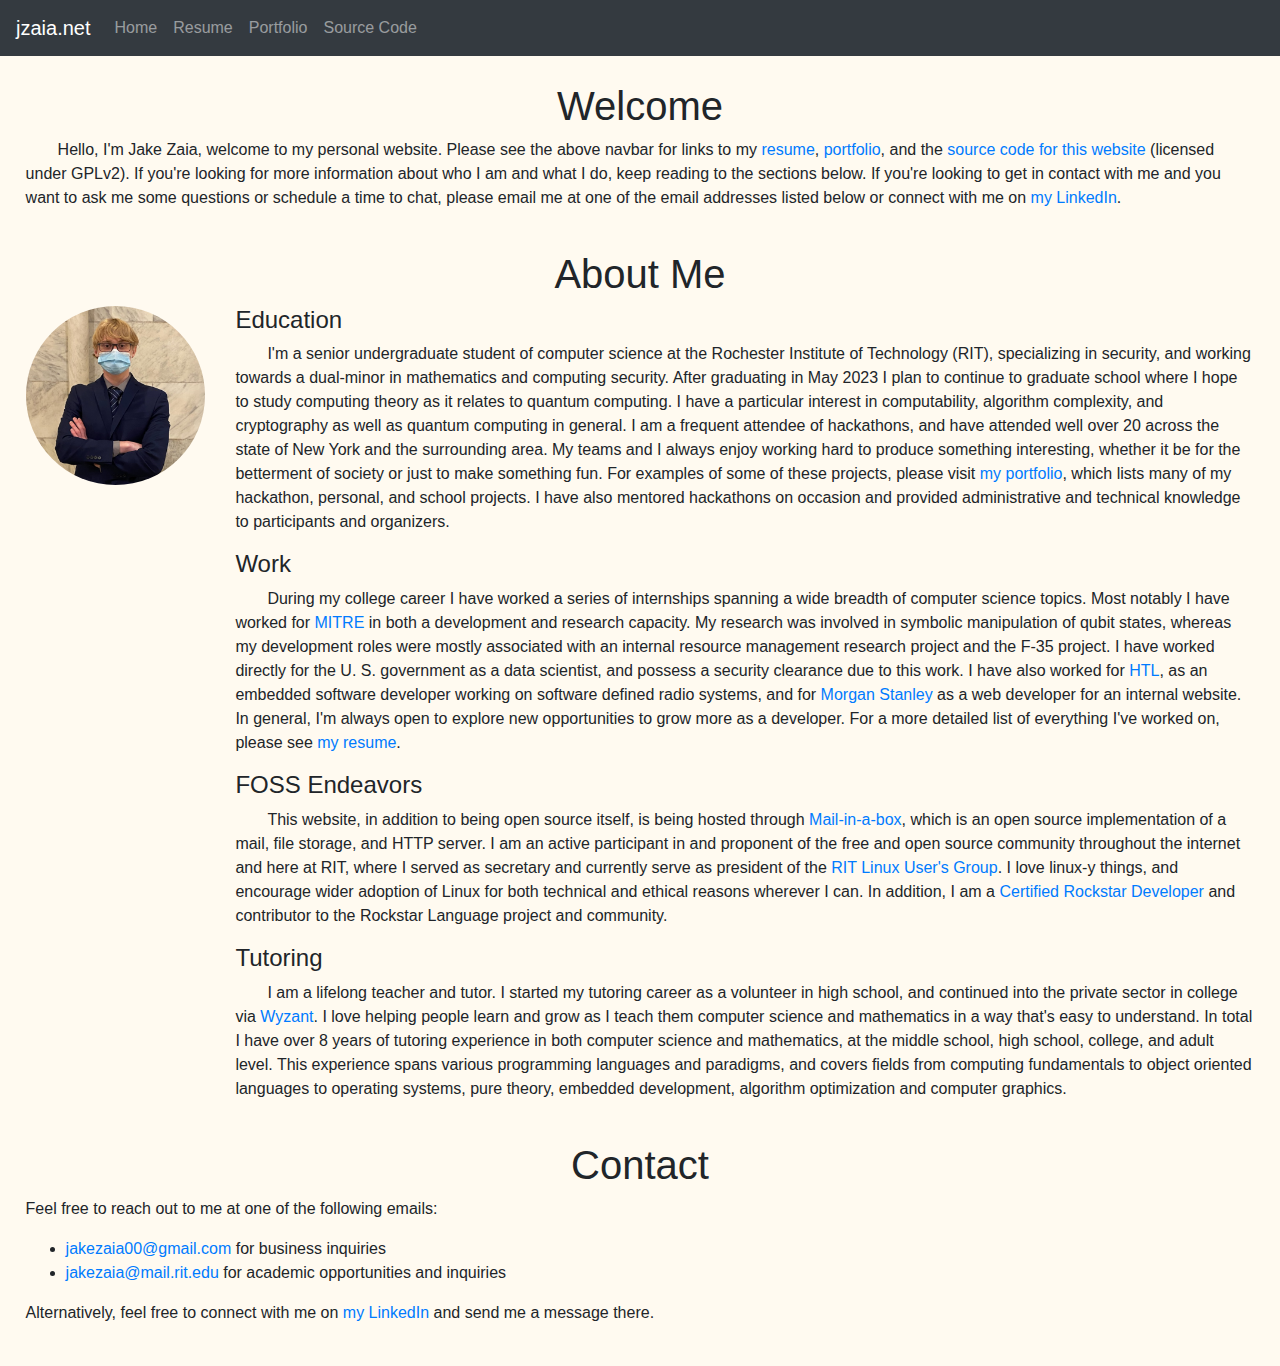
==== index.html @ a6f14456 "Improve formatting for mobile" ====
<!DOCTYPE html>
<html lang="en">
  <head>
    <title>Home -- jzaia.net</title>
    <!-- Bootstrap CSS -->
    <link rel="stylesheet" href="https://stackpath.bootstrapcdn.com/bootstrap/4.5.2/css/bootstrap.min.css" integrity="sha384-JcKb8q3iqJ61gNV9KGb8thSsNjpSL0n8PARn9HuZOnIxN0hoP+VmmDGMN5t9UJ0Z" crossorigin="anonymous">
    <link rel="stylesheet" href="static/css/base.css">
    <link rel="stylesheet" href="static/css/index.css">

    <link rel="shortcut icon" type="image/jpg" href="static/img/favicon.jpg"/>
    <meta name="robots" content="noindex">

    <!-- JQuery -->
    <script src="https://ajax.googleapis.com/ajax/libs/jquery/3.5.1/jquery.min.js"></script>
    <!-- Bootstrap JavaScript -->
    <script src="https://stackpath.bootstrapcdn.com/bootstrap/4.5.2/js/bootstrap.min.js" integrity="sha384-B4gt1jrGC7Jh4AgTPSdUtOBvfO8shuf57BaghqFfPlYxofvL8/KUEfYiJOMMV+rV" crossorigin="anonymous"></script>
    <!-- Bootstrap JavaScript Bundle -->
    <script src="https://stackpath.bootstrapcdn.com/bootstrap/4.5.2/js/bootstrap.bundle.min.js" integrity="sha384-LtrjvnR4Twt/qOuYxE721u19sVFLVSA4hf/rRt6PrZTmiPltdZcI7q7PXQBYTKyf" crossorigin="anonymous"></script>
  </head>
  <body>

    <nav class="navbar navbar-expand-lg navbar-dark bg-dark">
      <a class="navbar-brand" href="#">jzaia.net</a>
      <button class="navbar-toggler" type="button" data-toggle="collapse" data-target="#navbar-buttons" aria-controls="navbarNavAltMarkup" aria-expanded="false" aria-label="Toggle navigation">
        <span class="navbar-toggler-icon"></span>
      </button>
      <div class="collapse navbar-collapse" id="navbar-buttons">
        <div class="navbar-nav">
          <a class="nav-item nav-link" href="#">Home</a>
          <a class="nav-item nav-link" href="static/resume/resume.pdf">Resume</a>
          <a class="nav-item nav-link" href="https://github.com/jzaia18/Major-Projects">Portfolio</a>
          <a class="nav-item nav-link" href="https://github.com/jzaia18/Gumshoe-Website">Source Code</a>
        </div>
      </div>
    </nav>

    <div id="intro-container">
      <h1>Welcome</h1>
      <p class="welcome-p">
        Hello, I'm Jake Zaia, welcome to my personal website. Please see the above navbar for links to my <a href="static/resume/resume.pdf">resume</a>, <a href="https://github.com/jzaia18/Major-Projects">portfolio</a>, and the <a href="https://github.com/jzaia18/Gumshoe-Website">source code for this website</a> (licensed under GPLv2). If you're looking for more information about who I am and what I do, keep reading to the sections below. If you're looking to get in contact with me and you want to ask me some questions or schedule a time to chat, please email me at one of the email addresses listed below or connect with me on <a href="https://linkedin.com/in/jake-zaia">my LinkedIn</a>.
      </p>

      <br />

      <h1>About Me</h1>
      <div id="about-me-split" class="row">

        <div class="col-xl-2 col-lg-3 col-md-12" style="text-align: center">
          <img src="static/img/linkedinpic.png" id="linkedin-pic" class="rounded-circle" alt="linkedin profile picture" />
        </div>

        <div class="col-xl-10 col-lg-9 col-md-12">
          <h4>Education</h4>
          <p class="about-p">
            I'm a senior undergraduate student of computer science at the Rochester Institute of Technology (RIT), specializing in security, and working towards a dual-minor in mathematics and computing security. After graduating in May 2023 I plan to continue to graduate school where I hope to study computing theory as it relates to quantum computing. I have a particular interest in computability, algorithm complexity, and cryptography as well as quantum computing in general. I am a frequent attendee of hackathons, and have attended well over 20 across the state of New York and the surrounding area. My teams and I always enjoy working hard to produce something interesting, whether it be for the betterment of society or just to make something fun. For examples of some of these projects, please visit <a href="https://github.com/jzaia18/Major-Projects">my portfolio</a>, which lists many of my hackathon, personal, and school projects. I have also mentored hackathons on occasion and provided administrative and technical knowledge to participants and organizers.
          </p>

          <h4>Work</h4>
          <p class="about-p">
            During my college career I have worked a series of internships spanning a wide breadth of computer science topics. Most notably I have worked for <a href="https://mitre.org">MITRE</a> in both a development and research capacity. My research was involved in symbolic manipulation of qubit states, whereas my development roles were mostly associated with an internal resource management research project and the F-35 project. I have worked directly for the U. S. government as a data scientist, and possess a security clearance due to this work. I have also worked for <a href="https://www.herricktechlabs.com">HTL</a>, as an embedded software developer working on software defined radio systems, and for <a href="https://www.morganstanley.com">Morgan Stanley</a> as a web developer for an internal website. In general, I'm always open to explore new opportunities to grow more as a developer. For a more detailed list of everything I've worked on, please see <a href="static/resume/resume.pdf">my resume</a>.
          </p>

          <h4>FOSS Endeavors</h4>
          <p class="about-p">
            This website, in addition to being open source itself, is being hosted through <a href="https://mailinabox.email">Mail-in-a-box</a>, which is an open source implementation of a mail, file storage, and HTTP server. I am an active participant in and proponent of the free and open source community throughout the internet and here at RIT, where I served as secretary and currently serve as president of the <a href="https://ritlug.com">RIT Linux User's Group</a>. I love linux-y things, and encourage wider adoption of Linux for both technical and ethical reasons wherever I can. In addition, I am a <a href="https://github.com/RockstarLang/rockstar">Certified Rockstar Developer</a> and contributor to the Rockstar Language project and community.
          </p>

          <h4>Tutoring</h4>
          <p class="about-p">
            I am a lifelong teacher and tutor. I started my tutoring career as a volunteer in high school, and continued into the private sector in college via <a href="https://www.wyzant.com/Tutors/JakeZCSTutoring">Wyzant</a>. I love helping people learn and grow as I teach them computer science and mathematics in a way that's easy to understand. In total I have over 8 years of tutoring experience in both computer science and mathematics, at the middle school, high school, college, and adult level. This experience spans various programming languages and paradigms, and covers fields from computing fundamentals to object oriented languages to operating systems, pure theory, embedded development, algorithm optimization and computer graphics.
          </p>
        </div>
      </div>

      <br />

      <h1>Contact</h1>
      <p>
        Feel free to reach out to me at one of the following emails:
        <ul>
          <li> <a href="mailto:&#106;&#097;&#107;&#101;&#122;&#097;&#105;&#097;&#048;&#048;&#064;&#103;&#109;&#097;&#105;&#108;&#046;&#099;&#111;&#109;">&#106;&#097;&#107;&#101;&#122;&#097;&#105;&#097;&#048;&#048;&#064;&#103;&#109;&#097;&#105;&#108;&#046;&#099;&#111;&#109;</a> for business inquiries</li>
          <li> <a href="mailto:&#106;&#97;&#107;&#101;&#122;&#97;&#105;&#97;&#64;&#109;&#97;&#105;&#108;&#46;&#114;&#105;&#116;&#46;&#101;&#100;&#117;">&#106;&#97;&#107;&#101;&#122;&#97;&#105;&#97;&#64;&#109;&#97;&#105;&#108;&#46;&#114;&#105;&#116;&#46;&#101;&#100;&#117;</a> for academic opportunities and inquiries</li>
        </ul>

        Alternatively, feel free to connect with me on <a href="https://linkedin.com/in/jake-zaia">my LinkedIn</a> and send me a message there.
      </p>
    </div>
  </body>
</html>
---- static/css/base.css ----
body {
    background-color: #fffaf0; /* TODO: pick more pleasing color */
}

nav {
    background-color: #1f262a;
}

nav a {
    color: darkgray;
}
---- static/css/index.css ----
#linkedin-pic {
    max-width: min(100%, 500px);
}

#intro-container {
    padding: 2vw;
}

#intro-container h1 {
    text-align: center;
}

.about-p, .welcome-p {
    text-indent: 2em;
}
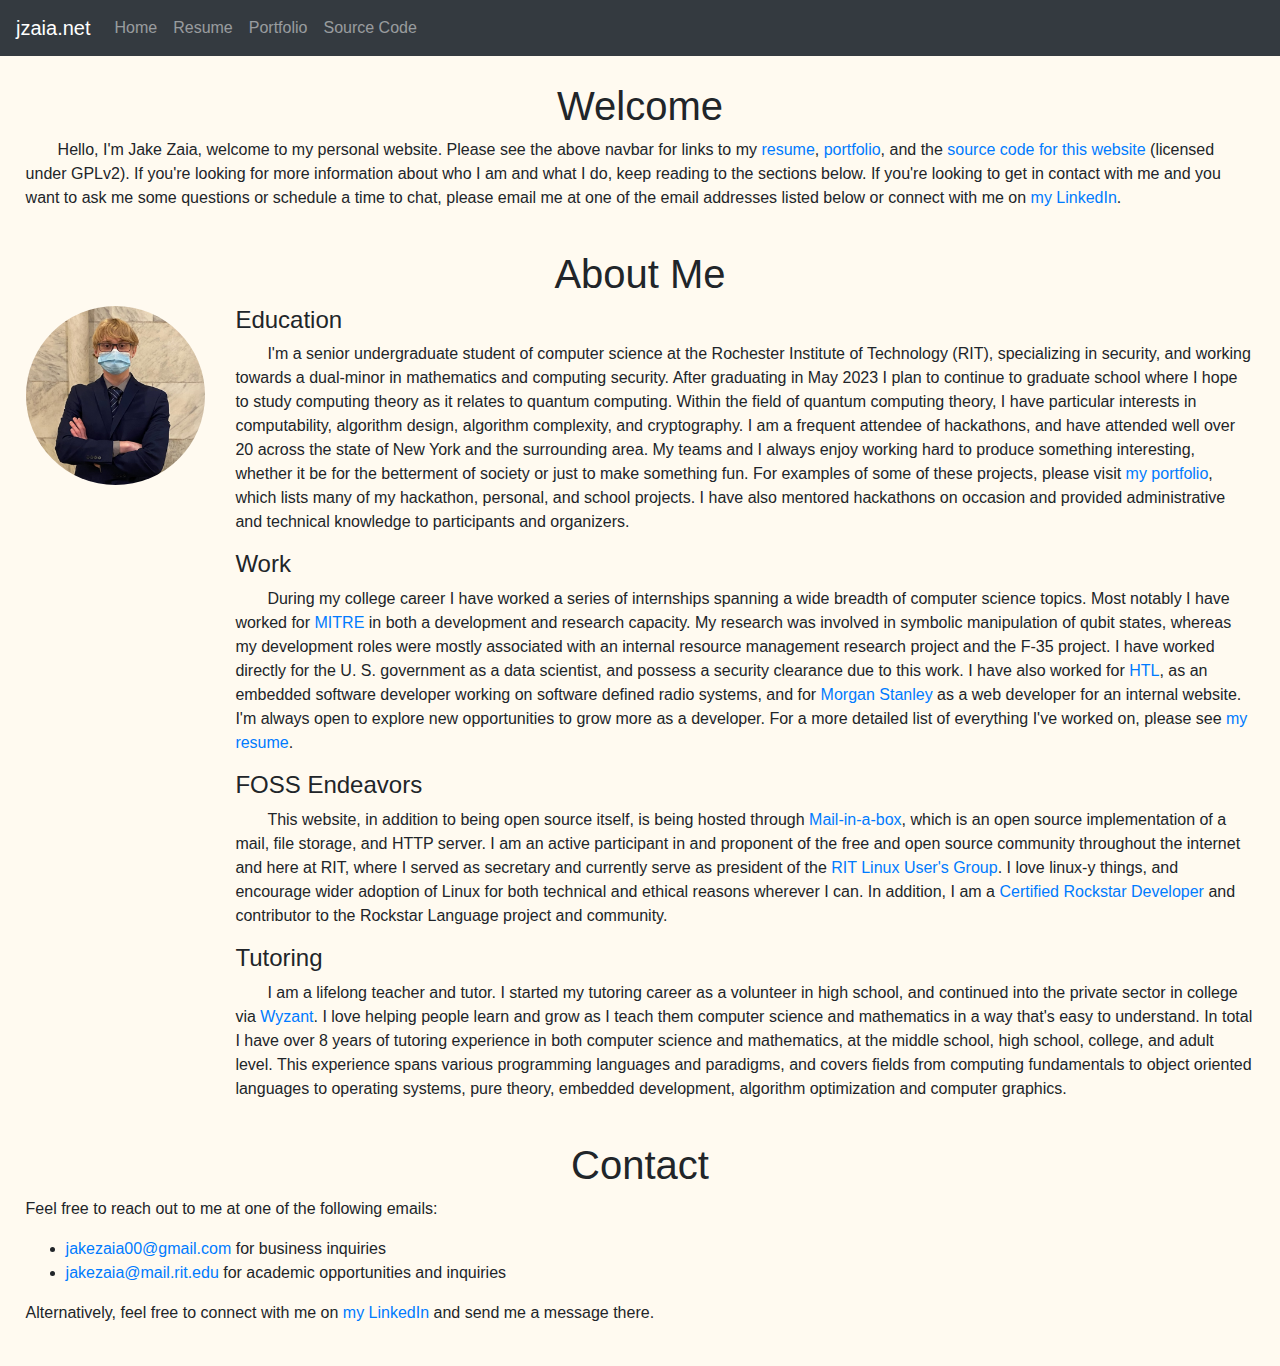
==== commit e4106b37: "Small grammar fixes" ====
--- a/index.html
+++ b/index.html
@@ -52,12 +52,12 @@
         <div class="col-xl-10 col-lg-9 col-md-12">
           <h4>Education</h4>
           <p class="about-p">
-            I'm a senior undergraduate student of computer science at the Rochester Institute of Technology (RIT), specializing in security, and working towards a dual-minor in mathematics and computing security. After graduating in May 2023 I plan to continue to graduate school where I hope to study computing theory as it relates to quantum computing. I have a particular interest in computability, algorithm complexity, and cryptography as well as quantum computing in general. I am a frequent attendee of hackathons, and have attended well over 20 across the state of New York and the surrounding area. My teams and I always enjoy working hard to produce something interesting, whether it be for the betterment of society or just to make something fun. For examples of some of these projects, please visit <a href="https://github.com/jzaia18/Major-Projects">my portfolio</a>, which lists many of my hackathon, personal, and school projects. I have also mentored hackathons on occasion and provided administrative and technical knowledge to participants and organizers.
+            I'm a senior undergraduate student of computer science at the Rochester Institute of Technology (RIT), specializing in security, and working towards a dual-minor in mathematics and computing security. After graduating in May 2023 I plan to continue to graduate school where I hope to study computing theory as it relates to quantum computing. Within the field of quantum computing theory, I have particular interests in computability, algorithm design, algorithm complexity, and cryptography. I am a frequent attendee of hackathons, and have attended well over 20 across the state of New York and the surrounding area. My teams and I always enjoy working hard to produce something interesting, whether it be for the betterment of society or just to make something fun. For examples of some of these projects, please visit <a href="https://github.com/jzaia18/Major-Projects">my portfolio</a>, which lists many of my hackathon, personal, and school projects. I have also mentored hackathons on occasion and provided administrative and technical knowledge to participants and organizers.
           </p>
 
           <h4>Work</h4>
           <p class="about-p">
-            During my college career I have worked a series of internships spanning a wide breadth of computer science topics. Most notably I have worked for <a href="https://mitre.org">MITRE</a> in both a development and research capacity. My research was involved in symbolic manipulation of qubit states, whereas my development roles were mostly associated with an internal resource management research project and the F-35 project. I have worked directly for the U. S. government as a data scientist, and possess a security clearance due to this work. I have also worked for <a href="https://www.herricktechlabs.com">HTL</a>, as an embedded software developer working on software defined radio systems, and for <a href="https://www.morganstanley.com">Morgan Stanley</a> as a web developer for an internal website. In general, I'm always open to explore new opportunities to grow more as a developer. For a more detailed list of everything I've worked on, please see <a href="static/resume/resume.pdf">my resume</a>.
+            During my college career I have worked a series of internships spanning a wide breadth of computer science topics. Most notably I have worked for <a href="https://mitre.org">MITRE</a> in both a development and research capacity. My research was involved in symbolic manipulation of qubit states, whereas my development roles were mostly associated with an internal resource management research project and the F-35 project. I have worked directly for the U. S. government as a data scientist, and possess a security clearance due to this work. I have also worked for <a href="https://www.herricktechlabs.com">HTL</a>, as an embedded software developer working on software defined radio systems, and for <a href="https://www.morganstanley.com">Morgan Stanley</a> as a web developer for an internal website. I'm always open to explore new opportunities to grow more as a developer. For a more detailed list of everything I've worked on, please see <a href="static/resume/resume.pdf">my resume</a>.
           </p>
 
           <h4>FOSS Endeavors</h4>
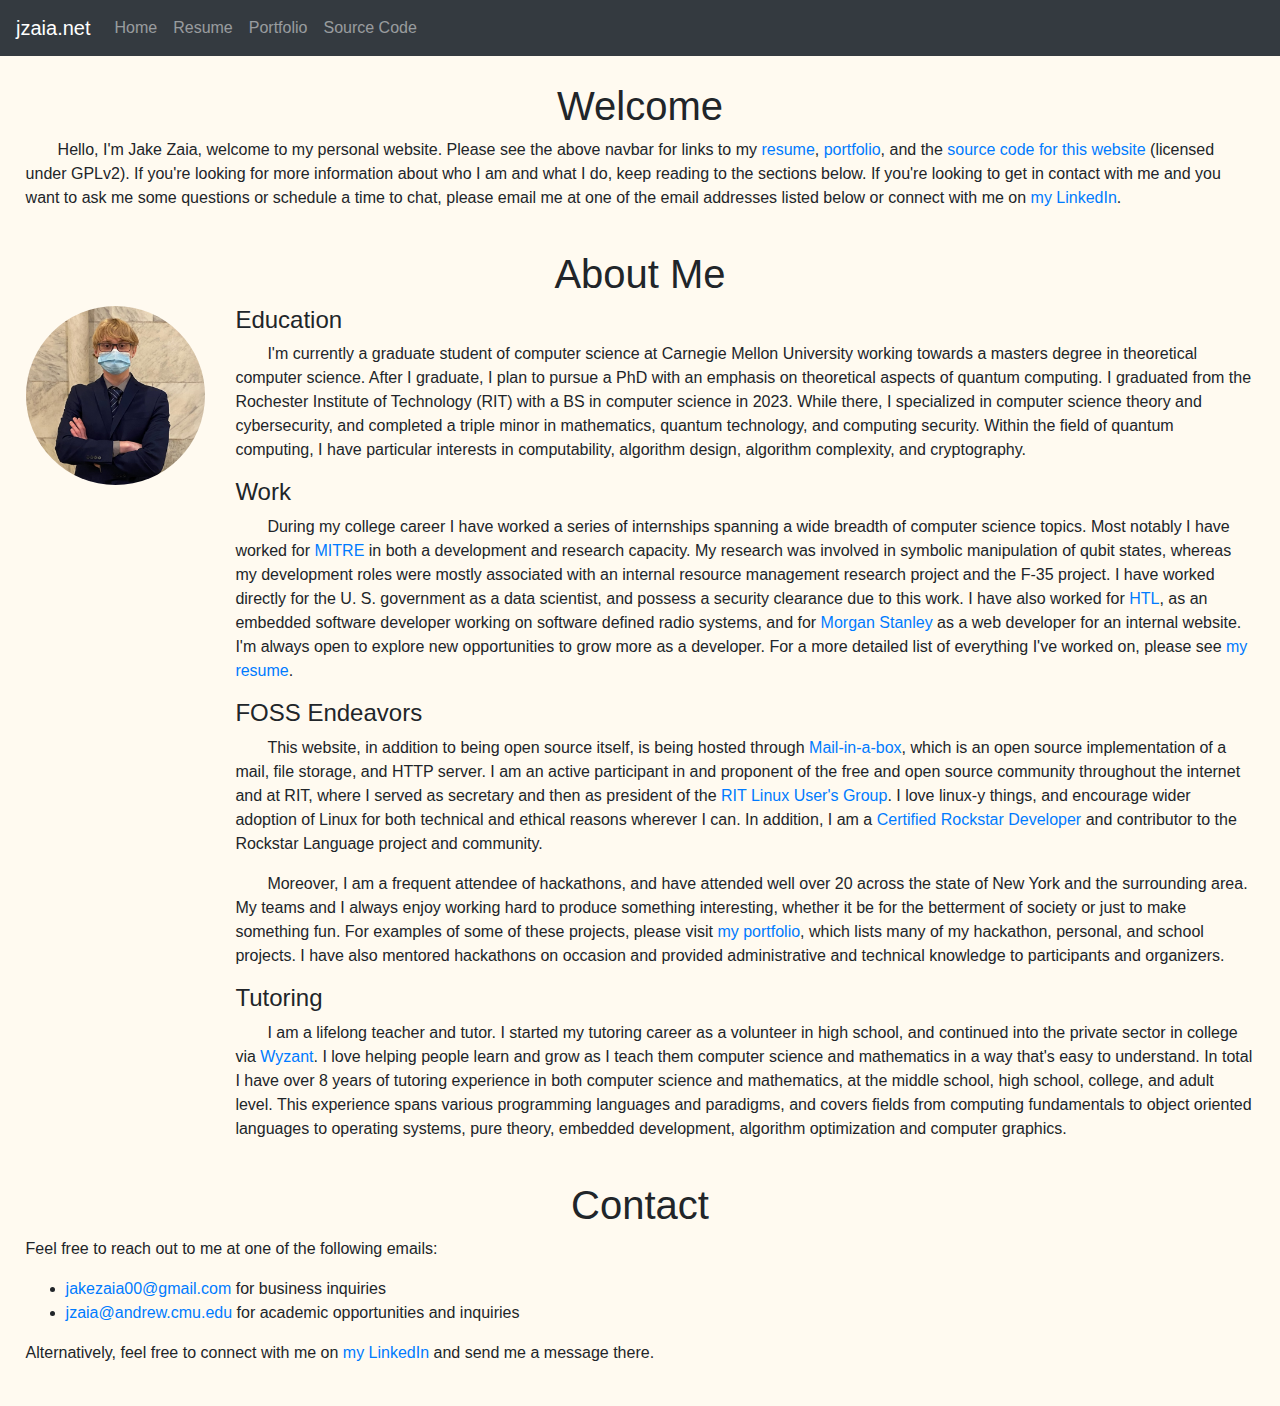
==== commit edbde519: "Update personal info to include CMU" ====
--- a/index.html
+++ b/index.html
@@ -52,7 +52,7 @@
         <div class="col-xl-10 col-lg-9 col-md-12">
           <h4>Education</h4>
           <p class="about-p">
-            I'm a senior undergraduate student of computer science at the Rochester Institute of Technology (RIT), specializing in security, and working towards a dual-minor in mathematics and computing security. After graduating in May 2023 I plan to continue to graduate school where I hope to study computing theory as it relates to quantum computing. Within the field of quantum computing theory, I have particular interests in computability, algorithm design, algorithm complexity, and cryptography. I am a frequent attendee of hackathons, and have attended well over 20 across the state of New York and the surrounding area. My teams and I always enjoy working hard to produce something interesting, whether it be for the betterment of society or just to make something fun. For examples of some of these projects, please visit <a href="https://github.com/jzaia18/Major-Projects">my portfolio</a>, which lists many of my hackathon, personal, and school projects. I have also mentored hackathons on occasion and provided administrative and technical knowledge to participants and organizers.
+            I'm currently a graduate student of computer science at Carnegie Mellon University working towards a masters degree in theoretical computer science. After I graduate, I plan to pursue a PhD with an emphasis on theoretical aspects of quantum computing. I graduated from the Rochester Institute of Technology (RIT) with a BS in computer science in 2023. While there, I specialized in computer science theory and cybersecurity, and completed a triple minor in mathematics, quantum technology, and computing security. Within the field of quantum computing, I have particular interests in computability, algorithm design, algorithm complexity, and cryptography.
           </p>
 
           <h4>Work</h4>
@@ -62,7 +62,10 @@
 
           <h4>FOSS Endeavors</h4>
           <p class="about-p">
-            This website, in addition to being open source itself, is being hosted through <a href="https://mailinabox.email">Mail-in-a-box</a>, which is an open source implementation of a mail, file storage, and HTTP server. I am an active participant in and proponent of the free and open source community throughout the internet and here at RIT, where I served as secretary and currently serve as president of the <a href="https://ritlug.com">RIT Linux User's Group</a>. I love linux-y things, and encourage wider adoption of Linux for both technical and ethical reasons wherever I can. In addition, I am a <a href="https://github.com/RockstarLang/rockstar">Certified Rockstar Developer</a> and contributor to the Rockstar Language project and community.
+            This website, in addition to being open source itself, is being hosted through <a href="https://mailinabox.email">Mail-in-a-box</a>, which is an open source implementation of a mail, file storage, and HTTP server. I am an active participant in and proponent of the free and open source community throughout the internet and at RIT, where I served as secretary and then as president of the <a href="https://ritlug.com">RIT Linux User's Group</a>. I love linux-y things, and encourage wider adoption of Linux for both technical and ethical reasons wherever I can. In addition, I am a <a href="https://github.com/RockstarLang/rockstar">Certified Rockstar Developer</a> and contributor to the Rockstar Language project and community.
+          </p>
+          <p class="about-p">
+              Moreover, I am a frequent attendee of hackathons, and have attended well over 20 across the state of New York and the surrounding area. My teams and I always enjoy working hard to produce something interesting, whether it be for the betterment of society or just to make something fun. For examples of some of these projects, please visit <a href="https://github.com/jzaia18/Major-Projects">my portfolio</a>, which lists many of my hackathon, personal, and school projects. I have also mentored hackathons on occasion and provided administrative and technical knowledge to participants and organizers.
           </p>
 
           <h4>Tutoring</h4>
@@ -79,7 +82,7 @@
         Feel free to reach out to me at one of the following emails:
         <ul>
           <li> <a href="mailto:&#106;&#097;&#107;&#101;&#122;&#097;&#105;&#097;&#048;&#048;&#064;&#103;&#109;&#097;&#105;&#108;&#046;&#099;&#111;&#109;">&#106;&#097;&#107;&#101;&#122;&#097;&#105;&#097;&#048;&#048;&#064;&#103;&#109;&#097;&#105;&#108;&#046;&#099;&#111;&#109;</a> for business inquiries</li>
-          <li> <a href="mailto:&#106;&#97;&#107;&#101;&#122;&#97;&#105;&#97;&#64;&#109;&#97;&#105;&#108;&#46;&#114;&#105;&#116;&#46;&#101;&#100;&#117;">&#106;&#97;&#107;&#101;&#122;&#97;&#105;&#97;&#64;&#109;&#97;&#105;&#108;&#46;&#114;&#105;&#116;&#46;&#101;&#100;&#117;</a> for academic opportunities and inquiries</li>
+          <li> <a href='m&#97;&#105;lto&#58;jza%69a&#64;a%6Edre&#119;%2E&#99;m&#117;&#46;%65du'>jzaia&#64;and&#114;&#101;w&#46;cm&#117;&#46;edu</a> for academic opportunities and inquiries</li>
         </ul>
 
         Alternatively, feel free to connect with me on <a href="https://linkedin.com/in/jake-zaia">my LinkedIn</a> and send me a message there.
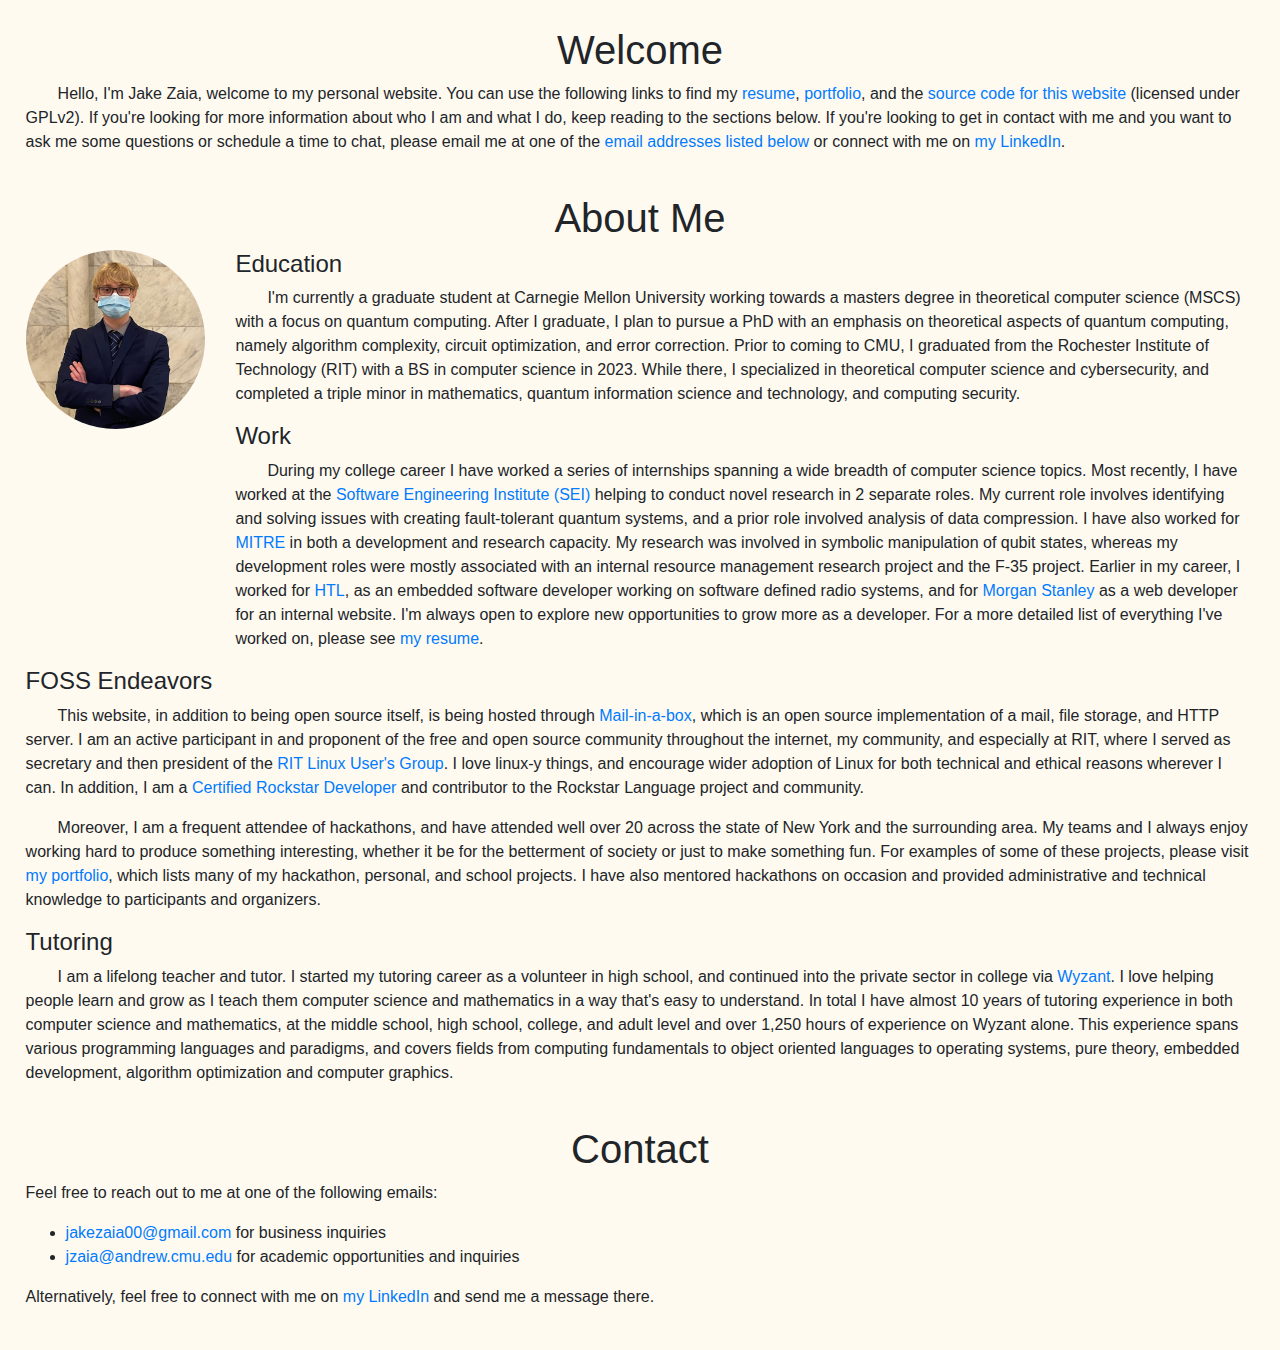
==== commit f152a1e6: "Update website contents" ====
--- a/index.html
+++ b/index.html
@@ -8,7 +8,7 @@
     <link rel="stylesheet" href="static/css/index.css">
 
     <link rel="shortcut icon" type="image/jpg" href="static/img/favicon.jpg"/>
-    <meta name="robots" content="noindex">
+    <meta name="robots" content="nofollow">
 
     <!-- JQuery -->
     <script src="https://ajax.googleapis.com/ajax/libs/jquery/3.5.1/jquery.min.js"></script>
@@ -19,30 +19,30 @@
   </head>
   <body>
 
-    <nav class="navbar navbar-expand-lg navbar-dark bg-dark">
-      <a class="navbar-brand" href="#">jzaia.net</a>
-      <button class="navbar-toggler" type="button" data-toggle="collapse" data-target="#navbar-buttons" aria-controls="navbarNavAltMarkup" aria-expanded="false" aria-label="Toggle navigation">
-        <span class="navbar-toggler-icon"></span>
-      </button>
-      <div class="collapse navbar-collapse" id="navbar-buttons">
-        <div class="navbar-nav">
-          <a class="nav-item nav-link" href="#">Home</a>
-          <a class="nav-item nav-link" href="static/resume/resume.pdf">Resume</a>
-          <a class="nav-item nav-link" href="https://github.com/jzaia18/Major-Projects">Portfolio</a>
-          <a class="nav-item nav-link" href="https://github.com/jzaia18/Gumshoe-Website">Source Code</a>
-        </div>
-      </div>
-    </nav>
+    <!-- <nav class="navbar navbar-expand-lg navbar-dark bg-dark"> -->
+    <!--   <a class="navbar-brand" href="#">jzaia.net</a> -->
+    <!--   <button class="navbar-toggler" type="button" data-toggle="collapse" data-target="#navbar-buttons" aria-controls="navbarNavAltMarkup" aria-expanded="false" aria-label="Toggle navigation"> -->
+    <!--     <span class="navbar-toggler-icon"></span> -->
+    <!--   </button> -->
+    <!--   <div class="collapse navbar-collapse" id="navbar-buttons"> -->
+    <!--     <div class="navbar-nav"> -->
+    <!--       <a class="nav-item nav-link" href="#">Home</a> -->
+    <!--       <a class="nav-item nav-link" href="static/resume/resume.pdf">Resume</a> -->
+    <!--       <a class="nav-item nav-link" href="https://github.com/jzaia18/Major-Projects">Portfolio</a> -->
+    <!--       <a class="nav-item nav-link" href="https://github.com/jzaia18/Gumshoe-Website">Source Code</a> -->
+    <!--     </div> -->
+    <!--   </div> -->
+    <!-- </nav> -->
 
     <div id="intro-container">
       <h1>Welcome</h1>
       <p class="welcome-p">
-        Hello, I'm Jake Zaia, welcome to my personal website. Please see the above navbar for links to my <a href="static/resume/resume.pdf">resume</a>, <a href="https://github.com/jzaia18/Major-Projects">portfolio</a>, and the <a href="https://github.com/jzaia18/Gumshoe-Website">source code for this website</a> (licensed under GPLv2). If you're looking for more information about who I am and what I do, keep reading to the sections below. If you're looking to get in contact with me and you want to ask me some questions or schedule a time to chat, please email me at one of the email addresses listed below or connect with me on <a href="https://linkedin.com/in/jake-zaia">my LinkedIn</a>.
+        Hello, I'm Jake Zaia, welcome to my personal website. You can use the following links to find my <a href="static/resume/resume.pdf">resume</a>, <a href="https://github.com/jzaia18/Major-Projects">portfolio</a>, and the <a href="https://github.com/jzaia18/Gumshoe-Website">source code for this website</a> (licensed under GPLv2). If you're looking for more information about who I am and what I do, keep reading to the sections below. If you're looking to get in contact with me and you want to ask me some questions or schedule a time to chat, please email me at one of the <a href="#contact-section">email addresses listed below</a> or connect with me on <a href="https://linkedin.com/in/jake-zaia">my LinkedIn</a>.
       </p>
 
       <br />
 
-      <h1>About Me</h1>
+      <h1 id="about-section">About Me</h1>
       <div id="about-me-split" class="row">
 
         <div class="col-xl-2 col-lg-3 col-md-12" style="text-align: center">
@@ -50,34 +50,55 @@
         </div>
 
         <div class="col-xl-10 col-lg-9 col-md-12">
-          <h4>Education</h4>
+          <h4 id="education-section">Education</h4>
           <p class="about-p">
-            I'm currently a graduate student of computer science at Carnegie Mellon University working towards a masters degree in theoretical computer science. After I graduate, I plan to pursue a PhD with an emphasis on theoretical aspects of quantum computing. I graduated from the Rochester Institute of Technology (RIT) with a BS in computer science in 2023. While there, I specialized in computer science theory and cybersecurity, and completed a triple minor in mathematics, quantum technology, and computing security. Within the field of quantum computing, I have particular interests in computability, algorithm design, algorithm complexity, and cryptography.
+            I'm currently a graduate student at Carnegie Mellon University working towards a masters degree in theoretical computer science (MSCS) with a focus on quantum computing.
+            After I graduate, I plan to pursue a PhD with an emphasis on theoretical aspects of quantum computing, namely algorithm complexity, circuit optimization, and error correction.
+            Prior to coming to CMU, I graduated from the Rochester Institute of Technology (RIT) with a BS in computer science in 2023.
+            While there, I specialized in theoretical computer science and cybersecurity, and completed a triple minor in mathematics, quantum information science and technology, and computing security.
           </p>
 
-          <h4>Work</h4>
+          <h4 id="work-section">Work</h4>
           <p class="about-p">
-            During my college career I have worked a series of internships spanning a wide breadth of computer science topics. Most notably I have worked for <a href="https://mitre.org">MITRE</a> in both a development and research capacity. My research was involved in symbolic manipulation of qubit states, whereas my development roles were mostly associated with an internal resource management research project and the F-35 project. I have worked directly for the U. S. government as a data scientist, and possess a security clearance due to this work. I have also worked for <a href="https://www.herricktechlabs.com">HTL</a>, as an embedded software developer working on software defined radio systems, and for <a href="https://www.morganstanley.com">Morgan Stanley</a> as a web developer for an internal website. I'm always open to explore new opportunities to grow more as a developer. For a more detailed list of everything I've worked on, please see <a href="static/resume/resume.pdf">my resume</a>.
+            During my college career I have worked a series of internships spanning a wide breadth of computer science topics.
+            Most recently, I have worked at the <a href="https://www.sei.cmu.edu">Software Engineering Institute (SEI)</a> helping to conduct novel research in 2 separate roles.
+            My current role involves identifying and solving issues with creating fault-tolerant quantum systems, and a prior role involved analysis of data compression.
+            I have also worked for <a href="https://mitre.org">MITRE</a> in both a development and research capacity.
+            My research was involved in symbolic manipulation of qubit states, whereas my development roles were mostly associated with an internal resource management research project and the F-35 project.
+            Earlier in my career, I worked for <a href="https://www.herricktechlabs.com">HTL</a>, as an embedded software developer working on software defined radio systems, and for <a href="https://www.morganstanley.com">Morgan Stanley</a> as a web developer for an internal website.
+            I'm always open to explore new opportunities to grow more as a developer.
+            For a more detailed list of everything I've worked on, please see <a href="static/resume/resume.pdf">my resume</a>.
           </p>
 
-          <h4>FOSS Endeavors</h4>
-          <p class="about-p">
-            This website, in addition to being open source itself, is being hosted through <a href="https://mailinabox.email">Mail-in-a-box</a>, which is an open source implementation of a mail, file storage, and HTTP server. I am an active participant in and proponent of the free and open source community throughout the internet and at RIT, where I served as secretary and then as president of the <a href="https://ritlug.com">RIT Linux User's Group</a>. I love linux-y things, and encourage wider adoption of Linux for both technical and ethical reasons wherever I can. In addition, I am a <a href="https://github.com/RockstarLang/rockstar">Certified Rockstar Developer</a> and contributor to the Rockstar Language project and community.
-          </p>
-          <p class="about-p">
-              Moreover, I am a frequent attendee of hackathons, and have attended well over 20 across the state of New York and the surrounding area. My teams and I always enjoy working hard to produce something interesting, whether it be for the betterment of society or just to make something fun. For examples of some of these projects, please visit <a href="https://github.com/jzaia18/Major-Projects">my portfolio</a>, which lists many of my hackathon, personal, and school projects. I have also mentored hackathons on occasion and provided administrative and technical knowledge to participants and organizers.
-          </p>
-
-          <h4>Tutoring</h4>
-          <p class="about-p">
-            I am a lifelong teacher and tutor. I started my tutoring career as a volunteer in high school, and continued into the private sector in college via <a href="https://www.wyzant.com/Tutors/JakeZCSTutoring">Wyzant</a>. I love helping people learn and grow as I teach them computer science and mathematics in a way that's easy to understand. In total I have over 8 years of tutoring experience in both computer science and mathematics, at the middle school, high school, college, and adult level. This experience spans various programming languages and paradigms, and covers fields from computing fundamentals to object oriented languages to operating systems, pure theory, embedded development, algorithm optimization and computer graphics.
-          </p>
         </div>
       </div>
 
+      <h4 id="foss-section">FOSS Endeavors</h4>
+      <p class="about-p">
+        This website, in addition to being open source itself, is being hosted through <a href="https://mailinabox.email">Mail-in-a-box</a>, which is an open source implementation of a mail, file storage, and HTTP server.
+        I am an active participant in and proponent of the free and open source community throughout the internet, my community, and especially at RIT, where I served as secretary and then president of the <a href="https://ritlug.com">RIT Linux User's Group</a>.
+        I love linux-y things, and encourage wider adoption of Linux for both technical and ethical reasons wherever I can.
+        In addition, I am a <a href="https://github.com/RockstarLang/rockstar">Certified Rockstar Developer</a> and contributor to the Rockstar Language project and community.
+      </p>
+      <p class="about-p">
+        Moreover, I am a frequent attendee of hackathons, and have attended well over 20 across the state of New York and the surrounding area.
+        My teams and I always enjoy working hard to produce something interesting, whether it be for the betterment of society or just to make something fun.
+        For examples of some of these projects, please visit <a href="https://github.com/jzaia18/Major-Projects">my portfolio</a>, which lists many of my hackathon, personal, and school projects.
+        I have also mentored hackathons on occasion and provided administrative and technical knowledge to participants and organizers.
+      </p>
+
+      <h4 id="tutoring-section">Tutoring</h4>
+      <p class="about-p">
+        I am a lifelong teacher and tutor.
+        I started my tutoring career as a volunteer in high school, and continued into the private sector in college via <a href="https://www.wyzant.com/Tutors/JakeZCSTutoring">Wyzant</a>.
+        I love helping people learn and grow as I teach them computer science and mathematics in a way that's easy to understand.
+        In total I have almost 10 years of tutoring experience in both computer science and mathematics, at the middle school, high school, college, and adult level and over 1,250 hours of experience on Wyzant alone.
+        This experience spans various programming languages and paradigms, and covers fields from computing fundamentals to object oriented languages to operating systems, pure theory, embedded development, algorithm optimization and computer graphics.
+      </p>
+
       <br />
 
-      <h1>Contact</h1>
+      <h1 id="contact-section">Contact</h1>
       <p>
         Feel free to reach out to me at one of the following emails:
         <ul>
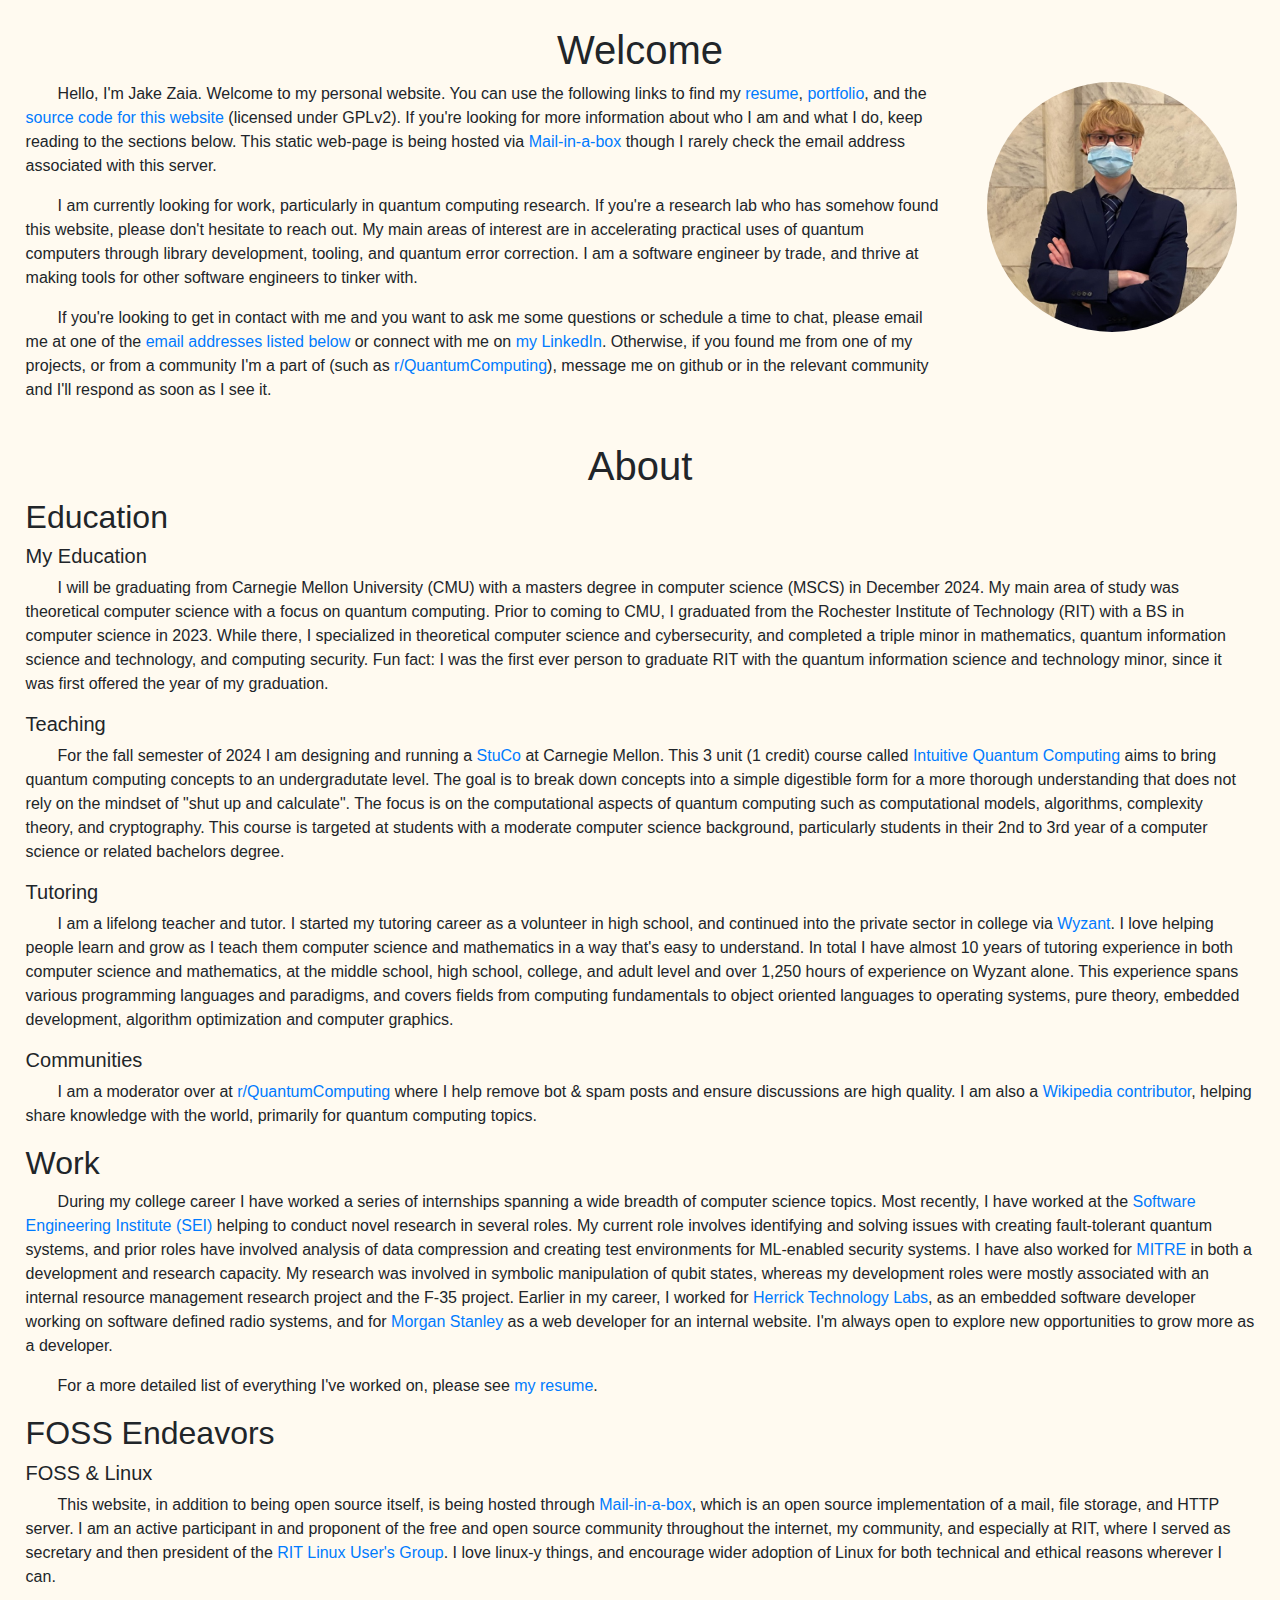
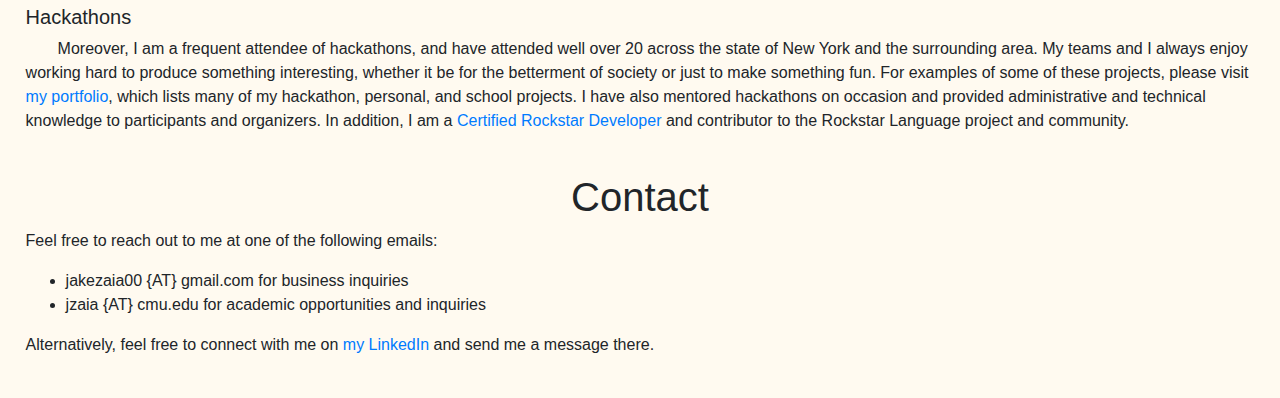
==== commit 3029bf9d: "Update website contents" ====
--- a/index.html
+++ b/index.html
@@ -35,59 +35,61 @@
     <!-- </nav> -->
 
     <div id="intro-container">
+
       <h1>Welcome</h1>
-      <p class="welcome-p">
-        Hello, I'm Jake Zaia, welcome to my personal website. You can use the following links to find my <a href="static/resume/resume.pdf">resume</a>, <a href="https://github.com/jzaia18/Major-Projects">portfolio</a>, and the <a href="https://github.com/jzaia18/Gumshoe-Website">source code for this website</a> (licensed under GPLv2). If you're looking for more information about who I am and what I do, keep reading to the sections below. If you're looking to get in contact with me and you want to ask me some questions or schedule a time to chat, please email me at one of the <a href="#contact-section">email addresses listed below</a> or connect with me on <a href="https://linkedin.com/in/jake-zaia">my LinkedIn</a>.
-      </p>
+      <div id="about-me-split" class="row">
+
+        <div class="col-lg-9 col-md-12">
+          <p class="welcome-p">
+            Hello, I'm Jake Zaia.
+            Welcome to my personal website.
+            You can use the following links to find my <a href="static/resume/resume.pdf">resume</a>, <a href="https://github.com/jzaia18/Major-Projects">portfolio</a>, and the <a href="https://github.com/jzaia18/Gumshoe-Website">source code for this website</a> (licensed under GPLv2). If you're looking for more information about who I am and what I do, keep reading to the sections below.
+            This static web-page is being hosted via <a href="https://mailinabox.email">Mail-in-a-box</a> though I rarely check the email address associated with this server.
+          </p>
+          <p class="welcome-p">
+            I am currently looking for work, particularly in quantum computing research.
+            If you're a research lab who has somehow found this website, please don't hesitate to reach out.
+            My main areas of interest are in accelerating practical uses of quantum computers through library development, tooling, and quantum error correction.
+            I am a software engineer by trade, and thrive at making tools for other software engineers to tinker with.
+          </p>
+          <p class="welcome-p">
+            If you're looking to get in contact with me and you want to ask me some questions or schedule a time to chat, please email me at one of the <a href="#contact-section">email addresses listed below</a> or connect with me on <a href="https://linkedin.com/in/jake-zaia">my LinkedIn</a>.
+            Otherwise, if you found me from one of my projects, or from a community I'm a part of (such as <a href="https://reddit.com/r/QuantumComputing">r/QuantumComputing</a>), message me on github or in the relevant community and I'll respond as soon as I see it.
+          </p>
+        </div>
+
+        <div class="col-lg-3 col-md-12" style="text-align: center">
+          <img src="static/img/linkedinpic.png" id="linkedin-pic" class="rounded-circle" alt="linkedin profile picture" />
+        </div>
+
+      </div>
 
       <br />
 
-      <h1 id="about-section">About Me</h1>
-      <div id="about-me-split" class="row">
+      <h1 id="about-section">About</h1>
 
-        <div class="col-xl-2 col-lg-3 col-md-12" style="text-align: center">
-          <img src="static/img/linkedinpic.png" id="linkedin-pic" class="rounded-circle" alt="linkedin profile picture" />
-        </div>
+      <h2 id="education-section">Education</h2>
 
-        <div class="col-xl-10 col-lg-9 col-md-12">
-          <h4 id="education-section">Education</h4>
-          <p class="about-p">
-            I'm currently a graduate student at Carnegie Mellon University working towards a masters degree in theoretical computer science (MSCS) with a focus on quantum computing.
-            After I graduate, I plan to pursue a PhD with an emphasis on theoretical aspects of quantum computing, namely algorithm complexity, circuit optimization, and error correction.
-            Prior to coming to CMU, I graduated from the Rochester Institute of Technology (RIT) with a BS in computer science in 2023.
-            While there, I specialized in theoretical computer science and cybersecurity, and completed a triple minor in mathematics, quantum information science and technology, and computing security.
-          </p>
-
-          <h4 id="work-section">Work</h4>
-          <p class="about-p">
-            During my college career I have worked a series of internships spanning a wide breadth of computer science topics.
-            Most recently, I have worked at the <a href="https://www.sei.cmu.edu">Software Engineering Institute (SEI)</a> helping to conduct novel research in 2 separate roles.
-            My current role involves identifying and solving issues with creating fault-tolerant quantum systems, and a prior role involved analysis of data compression.
-            I have also worked for <a href="https://mitre.org">MITRE</a> in both a development and research capacity.
-            My research was involved in symbolic manipulation of qubit states, whereas my development roles were mostly associated with an internal resource management research project and the F-35 project.
-            Earlier in my career, I worked for <a href="https://www.herricktechlabs.com">HTL</a>, as an embedded software developer working on software defined radio systems, and for <a href="https://www.morganstanley.com">Morgan Stanley</a> as a web developer for an internal website.
-            I'm always open to explore new opportunities to grow more as a developer.
-            For a more detailed list of everything I've worked on, please see <a href="static/resume/resume.pdf">my resume</a>.
-          </p>
-
-        </div>
-      </div>
-
-      <h4 id="foss-section">FOSS Endeavors</h4>
+      <h3 id="education-section">My Education</h3>
       <p class="about-p">
-        This website, in addition to being open source itself, is being hosted through <a href="https://mailinabox.email">Mail-in-a-box</a>, which is an open source implementation of a mail, file storage, and HTTP server.
-        I am an active participant in and proponent of the free and open source community throughout the internet, my community, and especially at RIT, where I served as secretary and then president of the <a href="https://ritlug.com">RIT Linux User's Group</a>.
-        I love linux-y things, and encourage wider adoption of Linux for both technical and ethical reasons wherever I can.
-        In addition, I am a <a href="https://github.com/RockstarLang/rockstar">Certified Rockstar Developer</a> and contributor to the Rockstar Language project and community.
-      </p>
-      <p class="about-p">
-        Moreover, I am a frequent attendee of hackathons, and have attended well over 20 across the state of New York and the surrounding area.
-        My teams and I always enjoy working hard to produce something interesting, whether it be for the betterment of society or just to make something fun.
-        For examples of some of these projects, please visit <a href="https://github.com/jzaia18/Major-Projects">my portfolio</a>, which lists many of my hackathon, personal, and school projects.
-        I have also mentored hackathons on occasion and provided administrative and technical knowledge to participants and organizers.
+        I will be graduating from Carnegie Mellon University (CMU) with a masters degree in computer science (MSCS) in December 2024.
+        My main area of study was theoretical computer science with a focus on quantum computing.
+        <!-- Eventually, I plan to pursue a PhD with an emphasis on theoretical aspects of quantum computing, namely algorithm complexity, circuit optimization, and error correction. -->
+        Prior to coming to CMU, I graduated from the Rochester Institute of Technology (RIT) with a BS in computer science in 2023.
+        While there, I specialized in theoretical computer science and cybersecurity, and completed a triple minor in mathematics, quantum information science and technology, and computing security.
+        Fun fact: I was the first ever person to graduate RIT with the quantum information science and technology minor, since it was first offered the year of my graduation.
       </p>
 
-      <h4 id="tutoring-section">Tutoring</h4>
+      <h3 id="teaching-section">Teaching</h3>
+      <p class="about-p">
+        For the fall semester of 2024 I am designing and running a <a href="https://www.cmu.edu/stuco">StuCo</a> at Carnegie Mellon.
+        This 3 unit (1 credit) course called <a href="https://intuitiveqcomp.jzaia.net">Intuitive Quantum Computing</a> aims to bring quantum computing concepts to an undergradutate level.
+        The goal is to break down concepts into a simple digestible form for a more thorough understanding that does not rely on the mindset of "shut up and calculate".
+        The focus is on the computational aspects of quantum computing such as computational models, algorithms, complexity theory, and cryptography.
+        This course is targeted at students with a moderate computer science background, particularly students in their 2nd to 3rd year of a computer science or related bachelors degree.
+      </p>
+
+      <h3 id="tutoring-section">Tutoring</h3>
       <p class="about-p">
         I am a lifelong teacher and tutor.
         I started my tutoring career as a volunteer in high school, and continued into the private sector in college via <a href="https://www.wyzant.com/Tutors/JakeZCSTutoring">Wyzant</a>.
@@ -96,14 +98,52 @@
         This experience spans various programming languages and paradigms, and covers fields from computing fundamentals to object oriented languages to operating systems, pure theory, embedded development, algorithm optimization and computer graphics.
       </p>
 
+      <h3 id="tutoring-section">Communities</h3>
+      <p class="about-p">
+        I am a moderator over at <a href="https://reddit.com/r/QuantumComputing">r/QuantumComputing</a> where I help remove bot &amp; spam posts and ensure discussions are high quality.
+        I am also a <a href="https://en.wikipedia.org/wiki/User:Jzaia">Wikipedia contributor</a>, helping share knowledge with the world, primarily for quantum computing topics.
+      </p>
+
+      <h2 id="work-section">Work</h2>
+      <p class="about-p">
+        During my college career I have worked a series of internships spanning a wide breadth of computer science topics.
+        Most recently, I have worked at the <a href="https://www.sei.cmu.edu">Software Engineering Institute (SEI)</a> helping to conduct novel research in several roles.
+        My current role involves identifying and solving issues with creating fault-tolerant quantum systems, and prior roles have involved analysis of data compression and creating test environments for ML-enabled security systems.
+        I have also worked for <a href="https://mitre.org">MITRE</a> in both a development and research capacity.
+        My research was involved in symbolic manipulation of qubit states, whereas my development roles were mostly associated with an internal resource management research project and the F-35 project.
+        Earlier in my career, I worked for <a href="https://www.herricktechlabs.com">Herrick Technology Labs</a>, as an embedded software developer working on software defined radio systems, and for <a href="https://www.morganstanley.com">Morgan Stanley</a> as a web developer for an internal website.
+        I'm always open to explore new opportunities to grow more as a developer.
+      </p>
+      <p class="about-p">
+        For a more detailed list of everything I've worked on, please see <a href="static/resume/resume.pdf">my resume</a>.
+      </p>
+
+
+      <h2 id="foss-section">FOSS Endeavors</h2>
+      <h3 id="tutoring-section">FOSS & Linux</h3>
+      <p class="about-p">
+        This website, in addition to being open source itself, is being hosted through <a href="https://mailinabox.email">Mail-in-a-box</a>, which is an open source implementation of a mail, file storage, and HTTP server.
+        I am an active participant in and proponent of the free and open source community throughout the internet, my community, and especially at RIT, where I served as secretary and then president of the <a href="https://ritlug.com">RIT Linux User's Group</a>.
+        I love linux-y things, and encourage wider adoption of Linux for both technical and ethical reasons wherever I can.
+      </p>
+
+      <h3 id="tutoring-section">Hackathons</h3>
+      <p class="about-p">
+        Moreover, I am a frequent attendee of hackathons, and have attended well over 20 across the state of New York and the surrounding area.
+        My teams and I always enjoy working hard to produce something interesting, whether it be for the betterment of society or just to make something fun.
+        For examples of some of these projects, please visit <a href="https://github.com/jzaia18/Major-Projects">my portfolio</a>, which lists many of my hackathon, personal, and school projects.
+        I have also mentored hackathons on occasion and provided administrative and technical knowledge to participants and organizers.
+        In addition, I am a <a href="https://github.com/RockstarLang/rockstar">Certified Rockstar Developer</a> and contributor to the Rockstar Language project and community.
+      </p>
+
       <br />
 
       <h1 id="contact-section">Contact</h1>
       <p>
         Feel free to reach out to me at one of the following emails:
         <ul>
-          <li> <a href="mailto:&#106;&#097;&#107;&#101;&#122;&#097;&#105;&#097;&#048;&#048;&#064;&#103;&#109;&#097;&#105;&#108;&#046;&#099;&#111;&#109;">&#106;&#097;&#107;&#101;&#122;&#097;&#105;&#097;&#048;&#048;&#064;&#103;&#109;&#097;&#105;&#108;&#046;&#099;&#111;&#109;</a> for business inquiries</li>
-          <li> <a href='m&#97;&#105;lto&#58;jza%69a&#64;a%6Edre&#119;%2E&#99;m&#117;&#46;%65du'>jzaia&#64;and&#114;&#101;w&#46;cm&#117;&#46;edu</a> for academic opportunities and inquiries</li>
+          <li> &#106;&#097;&#107;&#101;&#122;&#097;&#105;&#097;&#048;&#048; {AT} &#103;&#109;&#097;&#105;&#108;&#046;&#099;&#111;&#109; for business inquiries</li>
+          <li> jzaia {AT} cm&#117;&#46;edu for academic opportunities and inquiries</li>
         </ul>
 
         Alternatively, feel free to connect with me on <a href="https://linkedin.com/in/jake-zaia">my LinkedIn</a> and send me a message there.
--- a/static/css/index.css
+++ b/static/css/index.css
@@ -1,5 +1,5 @@
 #linkedin-pic {
-    max-width: min(100%, 500px);
+    max-width: min(100%, 250px);
 }
 
 #intro-container {
@@ -13,3 +13,7 @@
 .about-p, .welcome-p {
     text-indent: 2em;
 }
+
+h3 {
+    font-size: 1.25rem;
+}
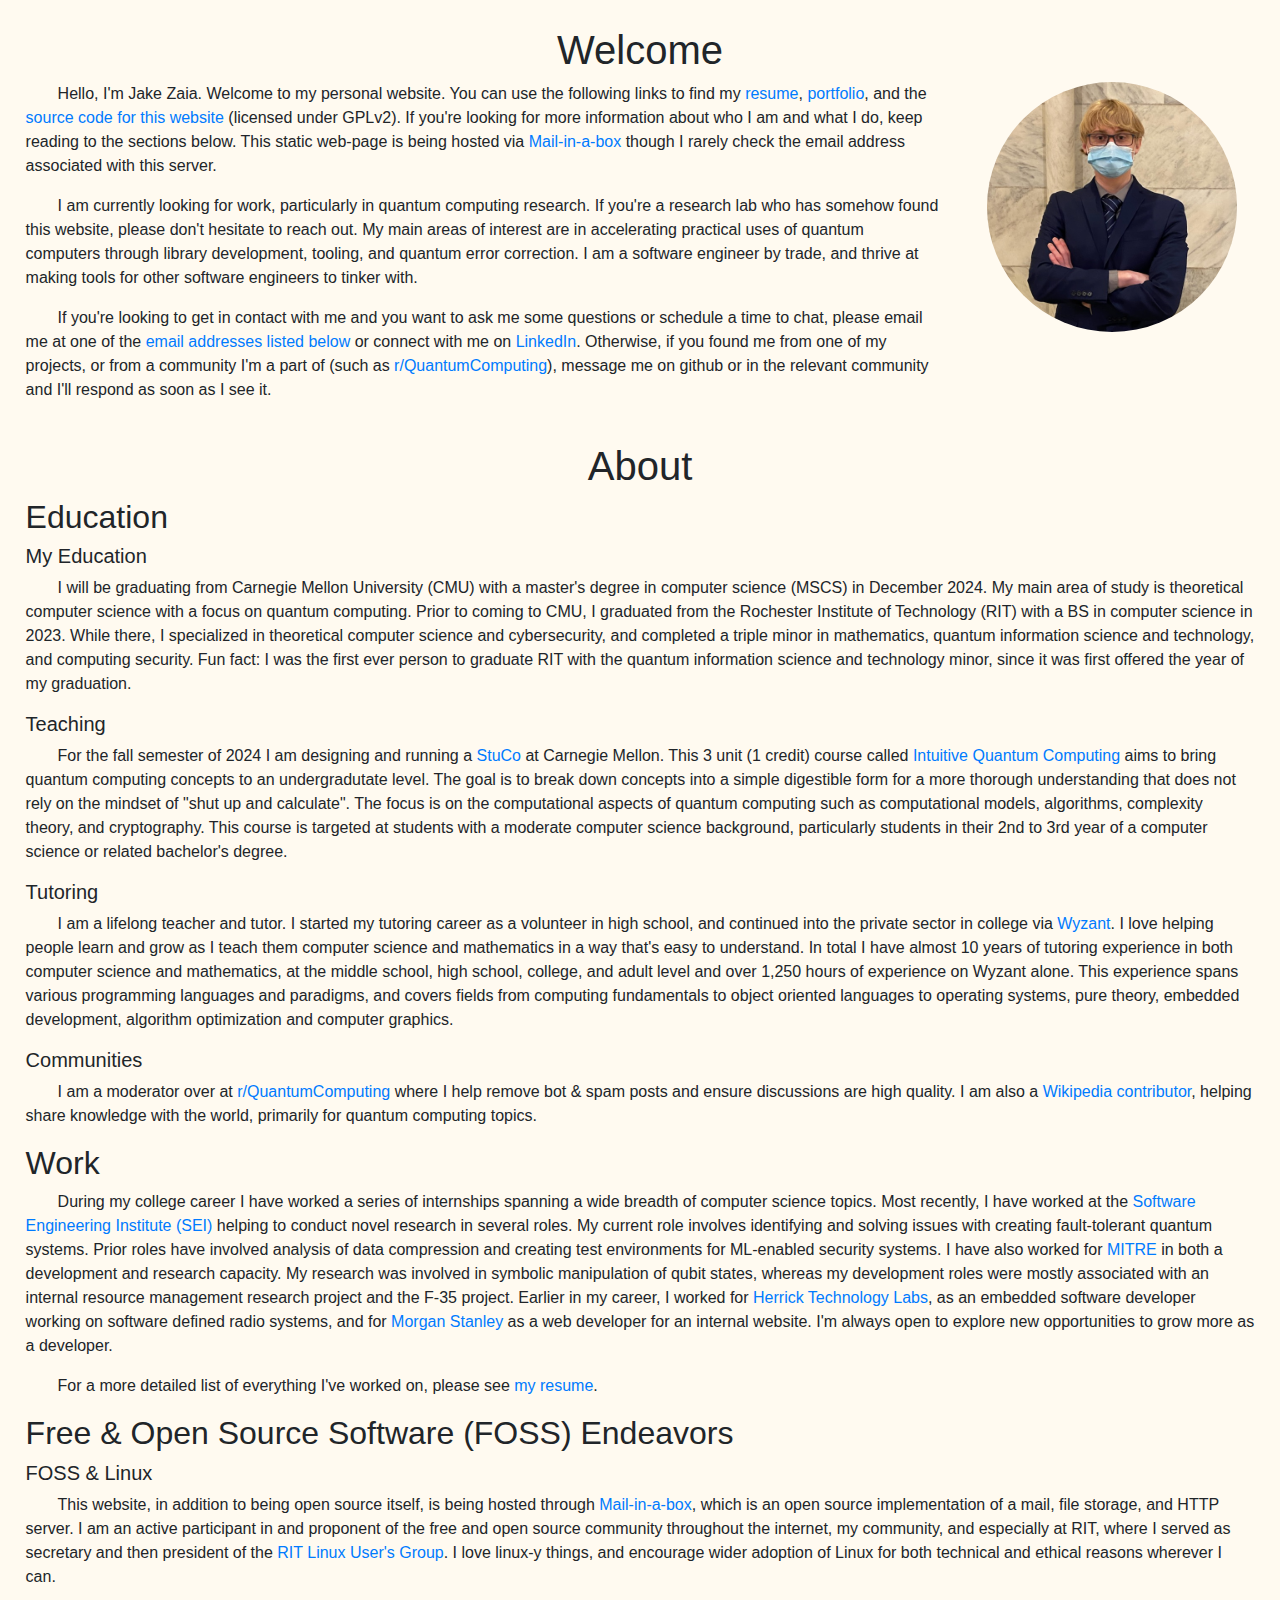
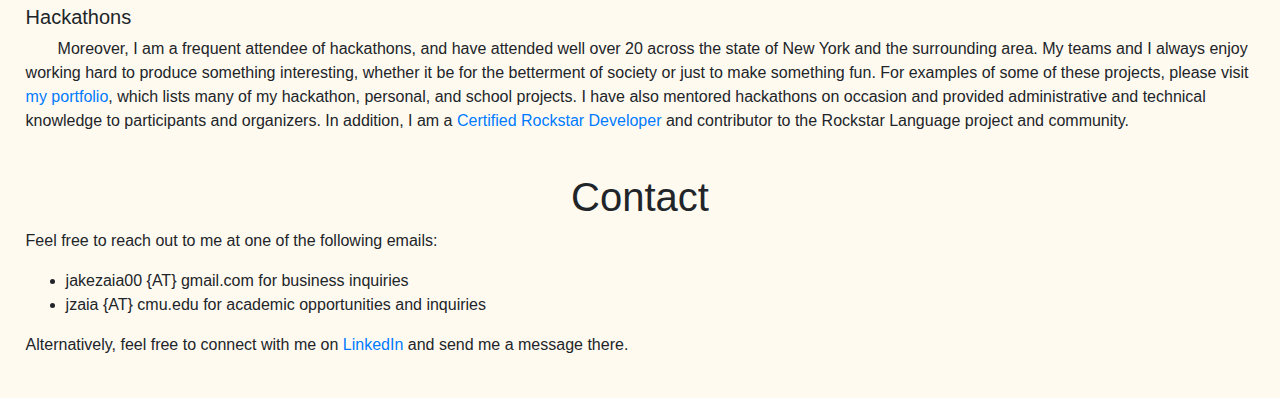
==== commit f7b67e9a: "Minor wording changes" ====
--- a/index.html
+++ b/index.html
@@ -53,7 +53,7 @@
             I am a software engineer by trade, and thrive at making tools for other software engineers to tinker with.
           </p>
           <p class="welcome-p">
-            If you're looking to get in contact with me and you want to ask me some questions or schedule a time to chat, please email me at one of the <a href="#contact-section">email addresses listed below</a> or connect with me on <a href="https://linkedin.com/in/jake-zaia">my LinkedIn</a>.
+            If you're looking to get in contact with me and you want to ask me some questions or schedule a time to chat, please email me at one of the <a href="#contact-section">email addresses listed below</a> or connect with me on <a href="https://linkedin.com/in/jake-zaia">LinkedIn</a>.
             Otherwise, if you found me from one of my projects, or from a community I'm a part of (such as <a href="https://reddit.com/r/QuantumComputing">r/QuantumComputing</a>), message me on github or in the relevant community and I'll respond as soon as I see it.
           </p>
         </div>
@@ -72,8 +72,8 @@
 
       <h3 id="education-section">My Education</h3>
       <p class="about-p">
-        I will be graduating from Carnegie Mellon University (CMU) with a masters degree in computer science (MSCS) in December 2024.
-        My main area of study was theoretical computer science with a focus on quantum computing.
+        I will be graduating from Carnegie Mellon University (CMU) with a master's degree in computer science (MSCS) in December 2024.
+        My main area of study is theoretical computer science with a focus on quantum computing.
         <!-- Eventually, I plan to pursue a PhD with an emphasis on theoretical aspects of quantum computing, namely algorithm complexity, circuit optimization, and error correction. -->
         Prior to coming to CMU, I graduated from the Rochester Institute of Technology (RIT) with a BS in computer science in 2023.
         While there, I specialized in theoretical computer science and cybersecurity, and completed a triple minor in mathematics, quantum information science and technology, and computing security.
@@ -86,7 +86,7 @@
         This 3 unit (1 credit) course called <a href="https://intuitiveqcomp.jzaia.net">Intuitive Quantum Computing</a> aims to bring quantum computing concepts to an undergradutate level.
         The goal is to break down concepts into a simple digestible form for a more thorough understanding that does not rely on the mindset of "shut up and calculate".
         The focus is on the computational aspects of quantum computing such as computational models, algorithms, complexity theory, and cryptography.
-        This course is targeted at students with a moderate computer science background, particularly students in their 2nd to 3rd year of a computer science or related bachelors degree.
+        This course is targeted at students with a moderate computer science background, particularly students in their 2nd to 3rd year of a computer science or related bachelor's degree.
       </p>
 
       <h3 id="tutoring-section">Tutoring</h3>
@@ -108,7 +108,8 @@
       <p class="about-p">
         During my college career I have worked a series of internships spanning a wide breadth of computer science topics.
         Most recently, I have worked at the <a href="https://www.sei.cmu.edu">Software Engineering Institute (SEI)</a> helping to conduct novel research in several roles.
-        My current role involves identifying and solving issues with creating fault-tolerant quantum systems, and prior roles have involved analysis of data compression and creating test environments for ML-enabled security systems.
+        My current role involves identifying and solving issues with creating fault-tolerant quantum systems.
+        Prior roles have involved analysis of data compression and creating test environments for ML-enabled security systems.
         I have also worked for <a href="https://mitre.org">MITRE</a> in both a development and research capacity.
         My research was involved in symbolic manipulation of qubit states, whereas my development roles were mostly associated with an internal resource management research project and the F-35 project.
         Earlier in my career, I worked for <a href="https://www.herricktechlabs.com">Herrick Technology Labs</a>, as an embedded software developer working on software defined radio systems, and for <a href="https://www.morganstanley.com">Morgan Stanley</a> as a web developer for an internal website.
@@ -119,7 +120,7 @@
       </p>
 
 
-      <h2 id="foss-section">FOSS Endeavors</h2>
+      <h2 id="foss-section">Free & Open Source Software (FOSS) Endeavors</h2>
       <h3 id="tutoring-section">FOSS & Linux</h3>
       <p class="about-p">
         This website, in addition to being open source itself, is being hosted through <a href="https://mailinabox.email">Mail-in-a-box</a>, which is an open source implementation of a mail, file storage, and HTTP server.
@@ -146,7 +147,7 @@
           <li> jzaia {AT} cm&#117;&#46;edu for academic opportunities and inquiries</li>
         </ul>
 
-        Alternatively, feel free to connect with me on <a href="https://linkedin.com/in/jake-zaia">my LinkedIn</a> and send me a message there.
+        Alternatively, feel free to connect with me on <a href="https://linkedin.com/in/jake-zaia">LinkedIn</a> and send me a message there.
       </p>
     </div>
   </body>
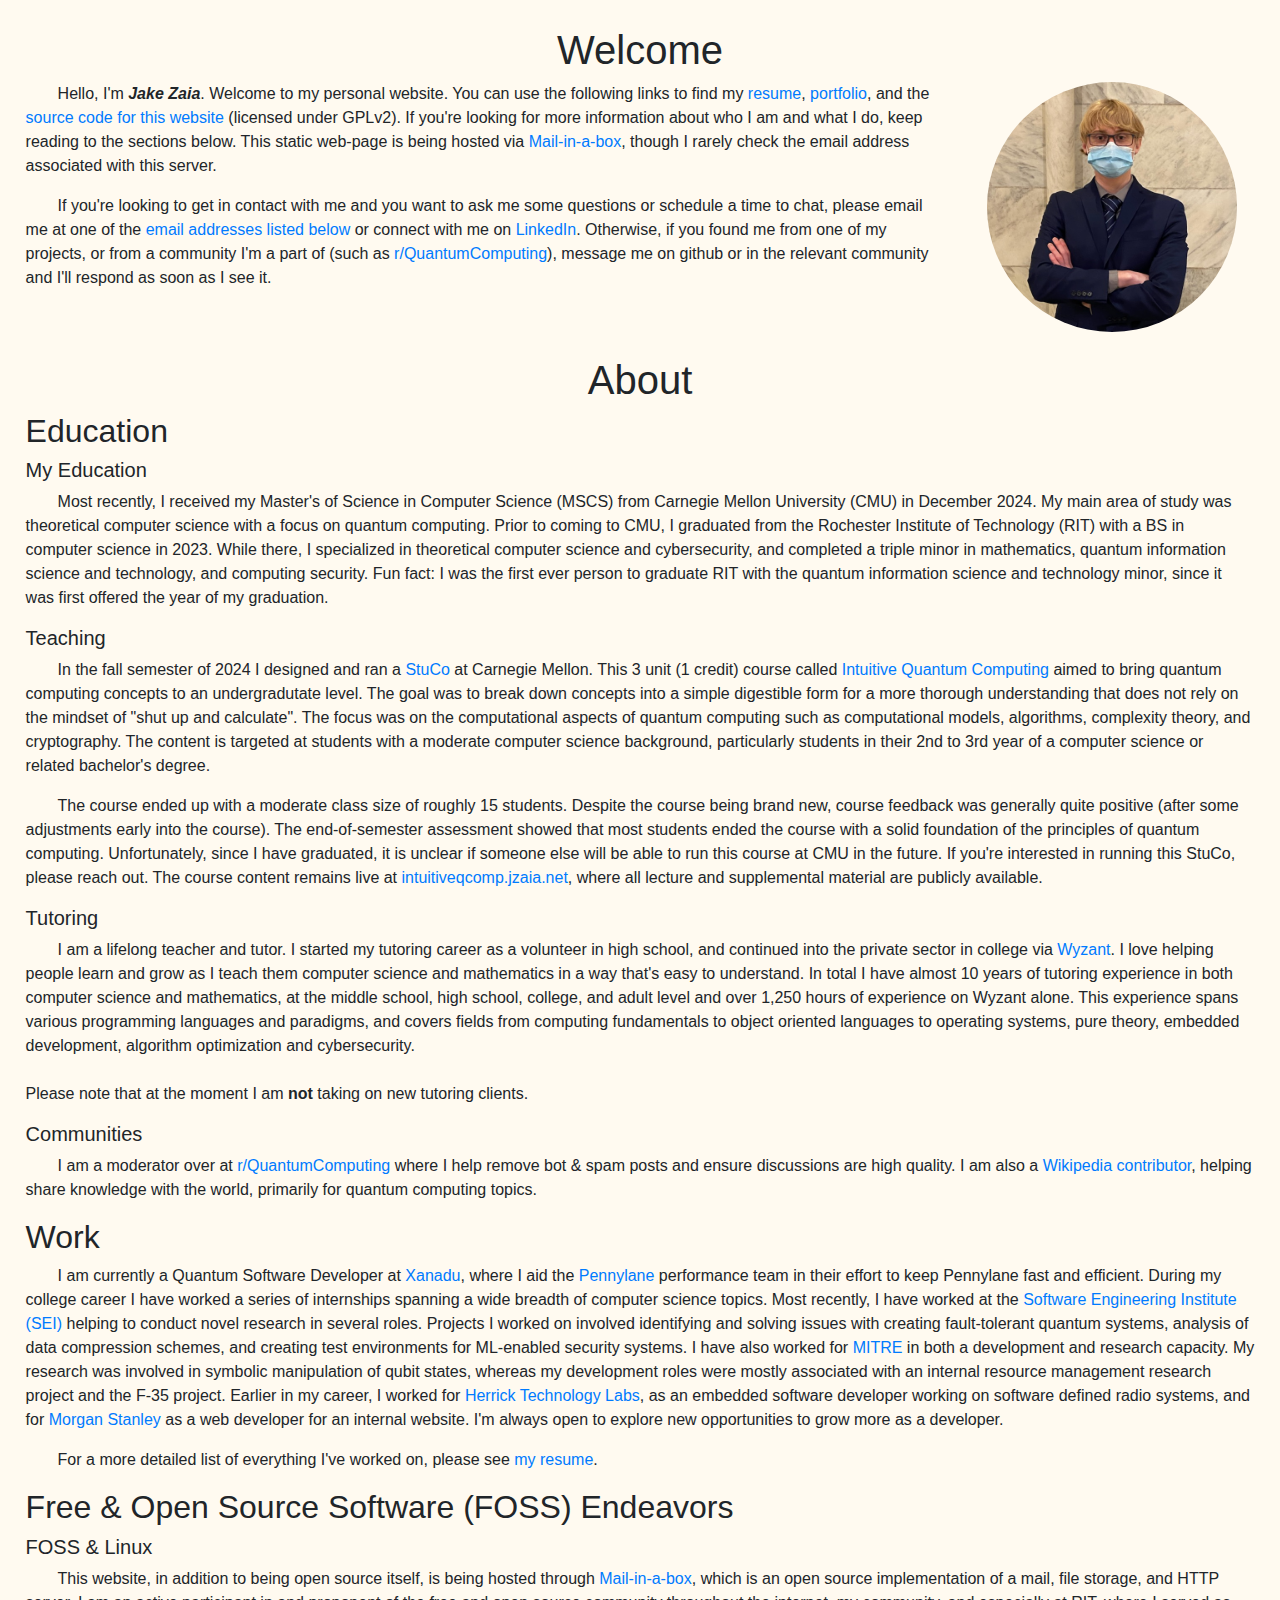
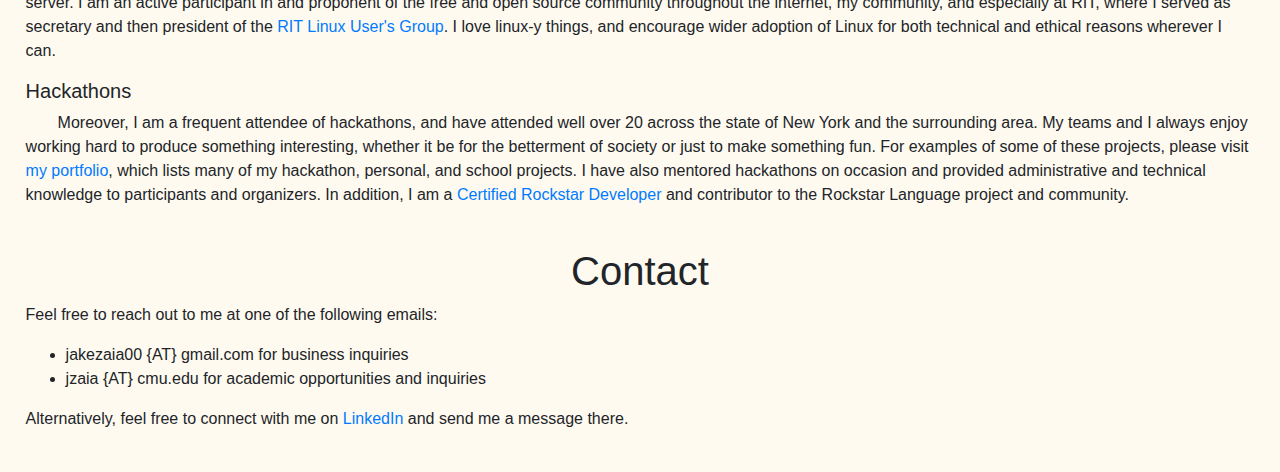
==== commit 44eeee6e: "Update info to reflect new job at Xanadu, graduation" ====
--- a/index.html
+++ b/index.html
@@ -1,6 +1,10 @@
 <!DOCTYPE html>
 <html lang="en">
   <head>
+    <meta charset="utf-8" />
+    <meta http-equiv="Cache-Control" content="no-store" />
+    <meta name="robots" content="nofollow" />
+
     <title>Home -- jzaia.net</title>
     <!-- Bootstrap CSS -->
     <link rel="stylesheet" href="https://stackpath.bootstrapcdn.com/bootstrap/4.5.2/css/bootstrap.min.css" integrity="sha384-JcKb8q3iqJ61gNV9KGb8thSsNjpSL0n8PARn9HuZOnIxN0hoP+VmmDGMN5t9UJ0Z" crossorigin="anonymous">
@@ -8,7 +12,6 @@
     <link rel="stylesheet" href="static/css/index.css">
 
     <link rel="shortcut icon" type="image/jpg" href="static/img/favicon.jpg"/>
-    <meta name="robots" content="nofollow">
 
     <!-- JQuery -->
     <script src="https://ajax.googleapis.com/ajax/libs/jquery/3.5.1/jquery.min.js"></script>
@@ -41,17 +44,19 @@
 
         <div class="col-lg-9 col-md-12">
           <p class="welcome-p">
-            Hello, I'm Jake Zaia.
+            Hello, I'm <i><b>Jake Zaia</b></i>.
             Welcome to my personal website.
             You can use the following links to find my <a href="static/resume/resume.pdf">resume</a>, <a href="https://github.com/jzaia18/Major-Projects">portfolio</a>, and the <a href="https://github.com/jzaia18/Gumshoe-Website">source code for this website</a> (licensed under GPLv2). If you're looking for more information about who I am and what I do, keep reading to the sections below.
-            This static web-page is being hosted via <a href="https://mailinabox.email">Mail-in-a-box</a> though I rarely check the email address associated with this server.
+            This static web-page is being hosted via <a href="https://mailinabox.email">Mail-in-a-box</a>, though I rarely check the email address associated with this server.
           </p>
-          <p class="welcome-p">
-            I am currently looking for work, particularly in quantum computing research.
-            If you're a research lab who has somehow found this website, please don't hesitate to reach out.
-            My main areas of interest are in accelerating practical uses of quantum computers through library development, tooling, and quantum error correction.
-            I am a software engineer by trade, and thrive at making tools for other software engineers to tinker with.
-          </p>
+          <!--
+               <p class="welcome-p">
+               I am currently looking for work, particularly in quantum computing research.
+               If you're a research lab who has somehow found this website, please don't hesitate to reach out.
+               My main areas of interest are in accelerating practical uses of quantum computers through library development, tooling, and quantum error correction.
+               I am a software engineer by trade, and thrive at making tools for other software engineers to tinker with.
+               </p>
+          -->
           <p class="welcome-p">
             If you're looking to get in contact with me and you want to ask me some questions or schedule a time to chat, please email me at one of the <a href="#contact-section">email addresses listed below</a> or connect with me on <a href="https://linkedin.com/in/jake-zaia">LinkedIn</a>.
             Otherwise, if you found me from one of my projects, or from a community I'm a part of (such as <a href="https://reddit.com/r/QuantumComputing">r/QuantumComputing</a>), message me on github or in the relevant community and I'll respond as soon as I see it.
@@ -72,8 +77,8 @@
 
       <h3 id="education-section">My Education</h3>
       <p class="about-p">
-        I will be graduating from Carnegie Mellon University (CMU) with a master's degree in computer science (MSCS) in December 2024.
-        My main area of study is theoretical computer science with a focus on quantum computing.
+        Most recently, I received my Master's of Science in Computer Science (MSCS) from Carnegie Mellon University (CMU) in December 2024.
+        My main area of study was theoretical computer science with a focus on quantum computing.
         <!-- Eventually, I plan to pursue a PhD with an emphasis on theoretical aspects of quantum computing, namely algorithm complexity, circuit optimization, and error correction. -->
         Prior to coming to CMU, I graduated from the Rochester Institute of Technology (RIT) with a BS in computer science in 2023.
         While there, I specialized in theoretical computer science and cybersecurity, and completed a triple minor in mathematics, quantum information science and technology, and computing security.
@@ -82,11 +87,19 @@
 
       <h3 id="teaching-section">Teaching</h3>
       <p class="about-p">
-        For the fall semester of 2024 I am designing and running a <a href="https://www.cmu.edu/stuco">StuCo</a> at Carnegie Mellon.
-        This 3 unit (1 credit) course called <a href="https://intuitiveqcomp.jzaia.net">Intuitive Quantum Computing</a> aims to bring quantum computing concepts to an undergradutate level.
-        The goal is to break down concepts into a simple digestible form for a more thorough understanding that does not rely on the mindset of "shut up and calculate".
-        The focus is on the computational aspects of quantum computing such as computational models, algorithms, complexity theory, and cryptography.
-        This course is targeted at students with a moderate computer science background, particularly students in their 2nd to 3rd year of a computer science or related bachelor's degree.
+        In the fall semester of 2024 I designed and ran a <a href="https://www.cmu.edu/stuco">StuCo</a> at Carnegie Mellon.
+        This 3 unit (1 credit) course called <a href="https://intuitiveqcomp.jzaia.net">Intuitive Quantum Computing</a> aimed to bring quantum computing concepts to an undergradutate level.
+        The goal was to break down concepts into a simple digestible form for a more thorough understanding that does not rely on the mindset of "shut up and calculate".
+        The focus was on the computational aspects of quantum computing such as computational models, algorithms, complexity theory, and cryptography.
+        The content is targeted at students with a moderate computer science background, particularly students in their 2nd to 3rd year of a computer science or related bachelor's degree.
+      </p>
+      <p class="about-p">
+        The course ended up with a moderate class size of roughly 15 students.
+        Despite the course being brand new, course feedback was generally quite positive (after some adjustments early into the course).
+        The end-of-semester assessment showed that most students ended the course with a solid foundation of the principles of quantum computing.
+        Unfortunately, since I have graduated, it is unclear if someone else will be able to run this course at CMU in the future.
+        If you're interested in running this StuCo, please reach out.
+        The course content remains live at <a href="https://intuitiveqcomp.jzaia.net">intuitiveqcomp.jzaia.net</a>, where all lecture and supplemental material are publicly available.
       </p>
 
       <h3 id="tutoring-section">Tutoring</h3>
@@ -95,10 +108,15 @@
         I started my tutoring career as a volunteer in high school, and continued into the private sector in college via <a href="https://www.wyzant.com/Tutors/JakeZCSTutoring">Wyzant</a>.
         I love helping people learn and grow as I teach them computer science and mathematics in a way that's easy to understand.
         In total I have almost 10 years of tutoring experience in both computer science and mathematics, at the middle school, high school, college, and adult level and over 1,250 hours of experience on Wyzant alone.
-        This experience spans various programming languages and paradigms, and covers fields from computing fundamentals to object oriented languages to operating systems, pure theory, embedded development, algorithm optimization and computer graphics.
+        This experience spans various programming languages and paradigms, and covers fields from computing fundamentals to object oriented languages to operating systems, pure theory, embedded development, algorithm optimization and cybersecurity.
+
+        <br />
+        <br />
+
+        Please note that at the moment I am <b>not</b> taking on new tutoring clients.
       </p>
 
-      <h3 id="tutoring-section">Communities</h3>
+      <h3 id="communities-section">Communities</h3>
       <p class="about-p">
         I am a moderator over at <a href="https://reddit.com/r/QuantumComputing">r/QuantumComputing</a> where I help remove bot &amp; spam posts and ensure discussions are high quality.
         I am also a <a href="https://en.wikipedia.org/wiki/User:Jzaia">Wikipedia contributor</a>, helping share knowledge with the world, primarily for quantum computing topics.
@@ -106,10 +124,10 @@
 
       <h2 id="work-section">Work</h2>
       <p class="about-p">
+        I am currently a Quantum Software Developer at <a href="https://xanadu.ai">Xanadu</a>, where I aid the <a href="https://pennylane.ai">Pennylane</a> performance team in their effort to keep Pennylane fast and efficient.
         During my college career I have worked a series of internships spanning a wide breadth of computer science topics.
         Most recently, I have worked at the <a href="https://www.sei.cmu.edu">Software Engineering Institute (SEI)</a> helping to conduct novel research in several roles.
-        My current role involves identifying and solving issues with creating fault-tolerant quantum systems.
-        Prior roles have involved analysis of data compression and creating test environments for ML-enabled security systems.
+        Projects I worked on involved identifying and solving issues with creating fault-tolerant quantum systems, analysis of data compression schemes, and creating test environments for ML-enabled security systems.
         I have also worked for <a href="https://mitre.org">MITRE</a> in both a development and research capacity.
         My research was involved in symbolic manipulation of qubit states, whereas my development roles were mostly associated with an internal resource management research project and the F-35 project.
         Earlier in my career, I worked for <a href="https://www.herricktechlabs.com">Herrick Technology Labs</a>, as an embedded software developer working on software defined radio systems, and for <a href="https://www.morganstanley.com">Morgan Stanley</a> as a web developer for an internal website.
